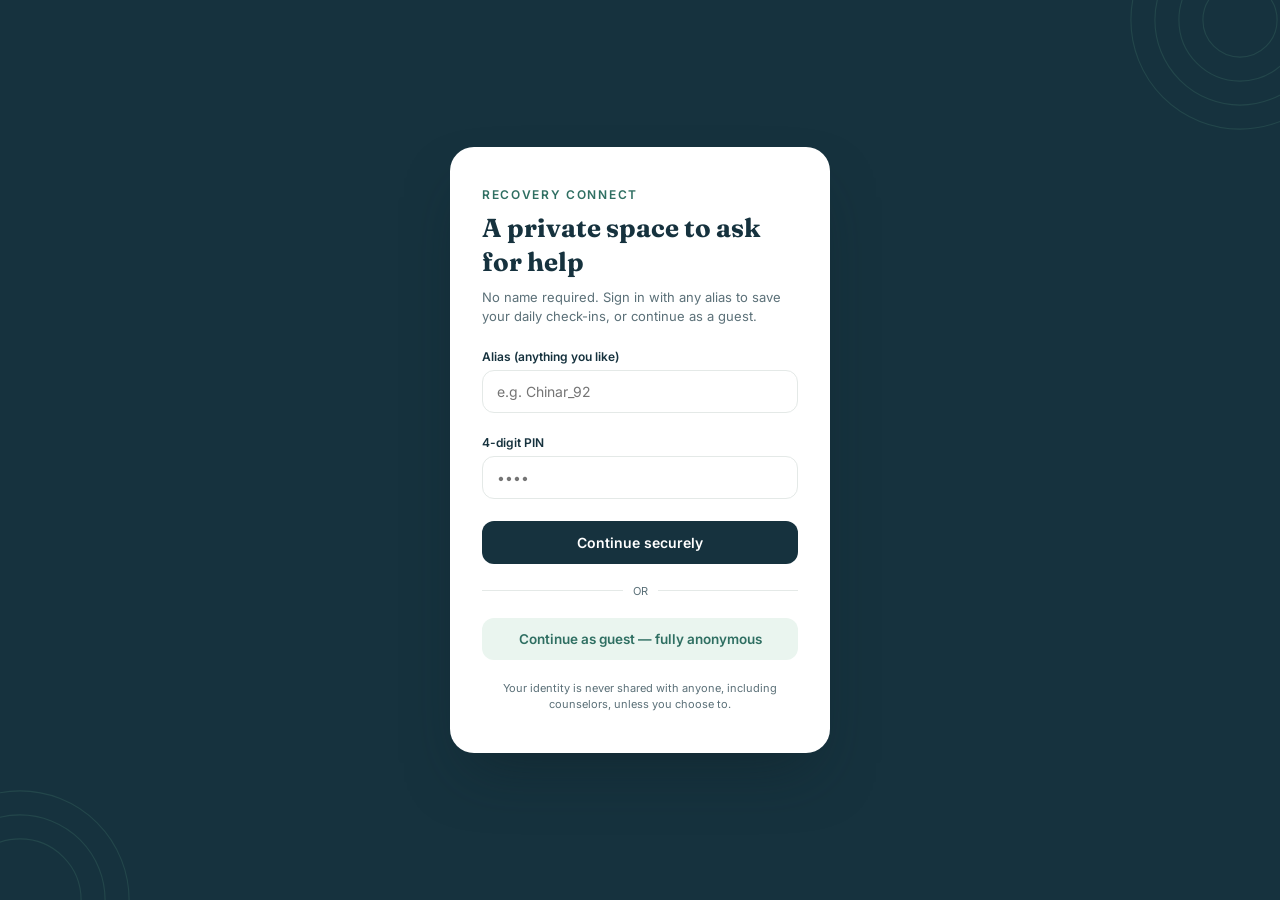
==== index.html @ f47bd538 "Add files via upload" ====
<!DOCTYPE html>
<html lang="en">
<head>
<meta charset="UTF-8">
<meta name="viewport" content="width=device-width, initial-scale=1.0">
<title>Recovery Connect — Sign in</title>
<link rel="stylesheet" href="style.css">
</head>
<body>

<div class="login-wrap">
  <svg class="login-rings" width="240" height="240" viewBox="0 0 220 220">
    <circle cx="110" cy="110" r="100" fill="none" stroke="#7FD8A6" stroke-width="1"/>
    <circle cx="110" cy="110" r="78" fill="none" stroke="#7FD8A6" stroke-width="1"/>
    <circle cx="110" cy="110" r="56" fill="none" stroke="#7FD8A6" stroke-width="1"/>
    <circle cx="110" cy="110" r="34" fill="none" stroke="#7FD8A6" stroke-width="1"/>
  </svg>
  <svg class="login-rings bottom" width="240" height="240" viewBox="0 0 220 220">
    <circle cx="110" cy="110" r="100" fill="none" stroke="#7FD8A6" stroke-width="1"/>
    <circle cx="110" cy="110" r="78" fill="none" stroke="#7FD8A6" stroke-width="1"/>
    <circle cx="110" cy="110" r="56" fill="none" stroke="#7FD8A6" stroke-width="1"/>
  </svg>

  <div class="login-card">
    <p class="login-eyebrow">Recovery Connect</p>
    <h1 class="login-title serif">A private space to ask for help</h1>
    <p class="login-sub">No name required. Sign in with any alias to save your daily check-ins, or continue as a guest.</p>

    <form id="loginForm" onsubmit="return handleLogin(event)">
      <div class="field">
        <label for="alias">Alias (anything you like)</label>
        <input type="text" id="alias" placeholder="e.g. Chinar_92" autocomplete="off">
      </div>
      <div class="field">
        <label for="pin">4-digit PIN</label>
        <input type="password" id="pin" maxlength="4" inputmode="numeric" placeholder="••••">
      </div>
      <button type="submit" class="btn-primary">Continue securely</button>
    </form>

    <div class="divider">OR</div>

    <button class="btn-ghost" onclick="continueGuest()">
      Continue as guest — fully anonymous
    </button>

    <p class="login-privacy">Your identity is never shared with anyone, including counselors, unless you choose to.</p>
  </div>
</div>

<script>
  function handleLogin(e) {
    e.preventDefault();
    const alias = document.getElementById('alias').value.trim() || "Guest";
    localStorage.setItem('rc_alias', alias);
    window.location.href = 'home.html';
    return false;
  }
  function continueGuest() {
    localStorage.setItem('rc_alias', 'Guest');
    window.location.href = 'home.html';
  }
</script>

</body>
</html>
---- style.css ----
@import url('https://fonts.googleapis.com/css2?family=Fraunces:wght@500;600&family=Inter:wght@400;500;600;700&display=swap');

:root {
  --ink: #16323E;
  --pine: #2F6F62;
  --mint: #7FD8A6;
  --amber: #E8A33D;
  --paper: #F6F8F6;
  --inksoft: #5B7078;
  --line: #E4E9E7;
}

* { box-sizing: border-box; margin: 0; padding: 0; }

body {
  font-family: 'Inter', -apple-system, sans-serif;
  background: var(--paper);
  color: var(--ink);
  -webkit-font-smoothing: antialiased;
}

h1, h2, h3, .serif { font-family: 'Fraunces', Georgia, serif; }

a { text-decoration: none; color: inherit; }
button { font-family: inherit; cursor: pointer; border: none; }

/* ---------- Login page ---------- */
.login-wrap {
  min-height: 100vh;
  display: flex;
  align-items: center;
  justify-content: center;
  background: var(--ink);
  position: relative;
  overflow: hidden;
  padding: 24px;
}

.login-rings {
  position: absolute;
  right: -80px;
  top: -100px;
  opacity: 0.12;
}

.login-rings.bottom {
  right: auto;
  left: -100px;
  bottom: -120px;
  top: auto;
}

.login-card {
  position: relative;
  z-index: 2;
  width: 100%;
  max-width: 380px;
  background: #FFFFFF;
  border-radius: 24px;
  padding: 40px 32px;
  box-shadow: 0 30px 60px -20px rgba(14,31,38,0.5);
}

.login-eyebrow {
  font-size: 12px;
  letter-spacing: 0.14em;
  text-transform: uppercase;
  color: var(--pine);
  font-weight: 600;
}

.login-title {
  font-size: 26px;
  margin-top: 10px;
  line-height: 1.3;
}

.login-sub {
  font-size: 13px;
  color: var(--inksoft);
  margin-top: 8px;
  line-height: 1.5;
}

.field {
  margin-top: 22px;
}

.field label {
  font-size: 12px;
  font-weight: 600;
  color: var(--ink);
  display: block;
  margin-bottom: 6px;
}

.field input {
  width: 100%;
  padding: 12px 14px;
  border: 1.5px solid var(--line);
  border-radius: 12px;
  font-size: 14px;
  font-family: inherit;
  outline: none;
  transition: border-color 0.15s;
}

.field input:focus { border-color: var(--pine); }

.btn-primary {
  width: 100%;
  margin-top: 22px;
  padding: 13px;
  background: var(--ink);
  color: #fff;
  border-radius: 12px;
  font-size: 14px;
  font-weight: 600;
}

.btn-primary:hover { background: #0E2530; }

.divider {
  display: flex;
  align-items: center;
  gap: 10px;
  margin: 20px 0;
  color: var(--inksoft);
  font-size: 11px;
}

.divider::before, .divider::after {
  content: "";
  flex: 1;
  height: 1px;
  background: var(--line);
}

.btn-ghost {
  width: 100%;
  padding: 13px;
  background: #EAF5EF;
  color: var(--pine);
  border-radius: 12px;
  font-size: 13.5px;
  font-weight: 600;
  display: flex;
  align-items: center;
  justify-content: center;
  gap: 8px;
}

.login-privacy {
  margin-top: 20px;
  font-size: 11px;
  color: var(--inksoft);
  text-align: center;
  line-height: 1.5;
}

/* ---------- App shell ---------- */
.app-shell {
  max-width: 420px;
  margin: 0 auto;
  min-height: 100vh;
  background: var(--paper);
  display: flex;
  flex-direction: column;
  position: relative;
}

.app-header {
  background: var(--ink);
  padding: 20px 20px 26px;
  position: relative;
  overflow: hidden;
}

.app-header .rings {
  position: absolute;
  right: -50px;
  top: -60px;
  opacity: 0.12;
}

.eyebrow-light {
  font-size: 12px;
  color: #9FB8AE;
  position: relative;
  z-index: 2;
}

.header-title {
  color: #fff;
  font-size: 21px;
  margin-top: 6px;
  line-height: 1.35;
  position: relative;
  z-index: 2;
}

.app-body {
  flex: 1;
  padding-bottom: 90px;
}

.section-pad { padding: 18px 20px; }

.card {
  background: #fff;
  border: 1px solid var(--line);
  border-radius: 16px;
  padding: 16px;
}

.card + .card { margin-top: 12px; }

.pill-btn {
  padding: 10px 14px;
  border-radius: 10px;
  font-size: 13px;
  font-weight: 600;
}

.pill-dark { background: var(--ink); color: #fff; }
.pill-mint { background: var(--mint); color: var(--ink); }
.pill-soft { background: #EAF5EF; color: var(--pine); }

/* Bottom nav */
.bottom-nav {
  position: fixed;
  bottom: 0;
  left: 50%;
  transform: translateX(-50%);
  width: 100%;
  max-width: 420px;
  background: #fff;
  border-top: 1px solid var(--line);
  display: flex;
}

.nav-item {
  flex: 1;
  display: flex;
  flex-direction: column;
  align-items: center;
  gap: 4px;
  padding: 12px 0 10px;
  color: #9FADA8;
  background: none;
  font-size: 10.5px;
  font-weight: 600;
}

.nav-item.active { color: var(--pine); }
.nav-item svg { width: 20px; height: 20px; }

/* Check-in rings */
.ring-stage {
  display: flex;
  flex-direction: column;
  align-items: center;
  padding: 30px 20px 10px;
}

.ring-target {
  position: relative;
  width: 220px;
  height: 220px;
  display: flex;
  align-items: center;
  justify-content: center;
  margin-top: 20px;
}

.ring {
  position: absolute;
  top: 50%;
  left: 50%;
  transform: translate(-50%, -50%);
  border-radius: 50%;
  border: 2px solid var(--line);
  background: transparent;
  transition: border-color 0.2s;
  cursor: pointer;
  padding: 0;
}

.ring.active { border-color: var(--pine); }
.ring.active.warn { border-color: var(--amber); }

.ring-core {
  position: relative;
  z-index: 10;
  width: 16px;
  height: 16px;
  border-radius: 50%;
  background: var(--pine);
  transition: background 0.2s;
  pointer-events: none;
}

.ring-core.warn { background: var(--amber); }

.streak-row {
  display: flex;
  justify-content: space-between;
}

.streak-dot {
  display: flex;
  flex-direction: column;
  align-items: center;
  gap: 6px;
}

.streak-circle {
  width: 28px;
  height: 28px;
  border-radius: 50%;
  display: flex;
  align-items: center;
  justify-content: center;
}

.streak-inner {
  width: 8px;
  height: 8px;
  border-radius: 50%;
  background: var(--ink);
  opacity: 0.5;
}
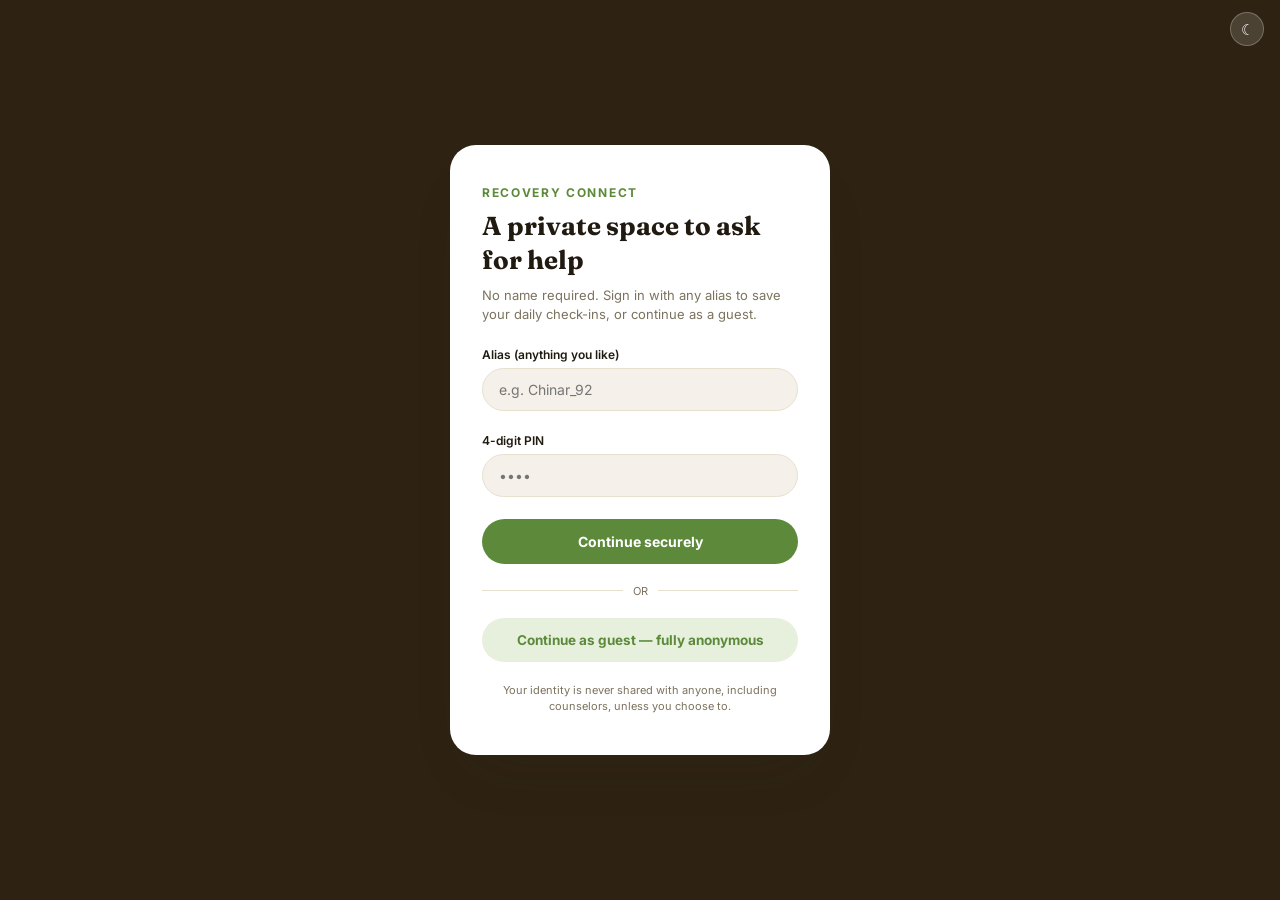
==== commit 7eff81ad: "Add files via upload" ====
--- a/index.html
+++ b/index.html
@@ -8,19 +8,9 @@
 </head>
 <body>
 
+<div class="util-bar" id="utilBarLogin" style="position:absolute; top:0; right:0; z-index:5;"></div>
+
 <div class="login-wrap">
-  <svg class="login-rings" width="240" height="240" viewBox="0 0 220 220">
-    <circle cx="110" cy="110" r="100" fill="none" stroke="#7FD8A6" stroke-width="1"/>
-    <circle cx="110" cy="110" r="78" fill="none" stroke="#7FD8A6" stroke-width="1"/>
-    <circle cx="110" cy="110" r="56" fill="none" stroke="#7FD8A6" stroke-width="1"/>
-    <circle cx="110" cy="110" r="34" fill="none" stroke="#7FD8A6" stroke-width="1"/>
-  </svg>
-  <svg class="login-rings bottom" width="240" height="240" viewBox="0 0 220 220">
-    <circle cx="110" cy="110" r="100" fill="none" stroke="#7FD8A6" stroke-width="1"/>
-    <circle cx="110" cy="110" r="78" fill="none" stroke="#7FD8A6" stroke-width="1"/>
-    <circle cx="110" cy="110" r="56" fill="none" stroke="#7FD8A6" stroke-width="1"/>
-  </svg>
-
   <div class="login-card">
     <p class="login-eyebrow">Recovery Connect</p>
     <h1 class="login-title serif">A private space to ask for help</h1>
@@ -48,7 +38,11 @@
   </div>
 </div>
 
+<script src="script.js"></script>
 <script>
+  document.getElementById('utilBarLogin').innerHTML = `<button class="util-btn" id="themeBtn" onclick="toggleTheme()">☾</button>`;
+  applyTheme();
+
   function handleLogin(e) {
     e.preventDefault();
     const alias = document.getElementById('alias').value.trim() || "Guest";
--- a/style.css
+++ b/style.css
@@ -1,28 +1,74 @@
 @import url('https://fonts.googleapis.com/css2?family=Fraunces:wght@500;600&family=Inter:wght@400;500;600;700&display=swap');
 
 :root {
-  --ink: #16323E;
-  --pine: #2F6F62;
-  --mint: #7FD8A6;
-  --amber: #E8A33D;
-  --paper: #F6F8F6;
-  --inksoft: #5B7078;
-  --line: #E4E9E7;
+  --bg: #F5F1EA;
+  --surface: #FFFFFF;
+  --header: #2E2313;
+  --header-soft: #B7C99A;
+  --ink: #201A10;
+  --inksoft: #7C735E;
+  --green: #5C8A3A;
+  --green-soft: #E7F0DC;
+  --lime: #8FBF3F;
+  --terracotta: #B0522D;
+  --amber: #C9964A;
+  --line: #E7E0CE;
+  --shadow: rgba(46, 35, 19, 0.10);
+}
+
+body.dark {
+  --bg: #14100A;
+  --surface: #1E1810;
+  --header: #0C0906;
+  --header-soft: #9FB587;
+  --ink: #F3EFE6;
+  --inksoft: #B3A98F;
+  --green: #7FB055;
+  --green-soft: #26301C;
+  --lime: #9ED457;
+  --terracotta: #D98157;
+  --amber: #D9A85C;
+  --line: #33291B;
+  --shadow: rgba(0, 0, 0, 0.35);
 }
 
 * { box-sizing: border-box; margin: 0; padding: 0; }
 
 body {
   font-family: 'Inter', -apple-system, sans-serif;
-  background: var(--paper);
+  background: var(--bg);
   color: var(--ink);
   -webkit-font-smoothing: antialiased;
+  transition: background 0.2s, color 0.2s;
 }
 
 h1, h2, h3, .serif { font-family: 'Fraunces', Georgia, serif; }
-
 a { text-decoration: none; color: inherit; }
 button { font-family: inherit; cursor: pointer; border: none; }
+
+/* ---------- Utility top bar (logout + dark mode) ---------- */
+.util-bar {
+  display: flex;
+  justify-content: flex-end;
+  gap: 8px;
+  padding: 12px 16px 0;
+  position: relative;
+  z-index: 5;
+}
+.util-btn {
+  width: 34px; height: 34px;
+  border-radius: 50%;
+  background: rgba(255,255,255,0.14);
+  border: 1px solid rgba(255,255,255,0.25);
+  display: flex; align-items: center; justify-content: center;
+  color: #fff;
+  font-size: 15px;
+}
+.util-bar.on-light .util-btn {
+  background: var(--surface);
+  border: 1px solid var(--line);
+  color: var(--ink);
+}
 
 /* ---------- Login page ---------- */
 .login-wrap {
@@ -30,303 +76,186 @@
   display: flex;
   align-items: center;
   justify-content: center;
-  background: var(--ink);
+  background: var(--header);
   position: relative;
   overflow: hidden;
   padding: 24px;
 }
 
-.login-rings {
-  position: absolute;
-  right: -80px;
-  top: -100px;
-  opacity: 0.12;
-}
-
-.login-rings.bottom {
-  right: auto;
-  left: -100px;
-  bottom: -120px;
-  top: auto;
-}
-
 .login-card {
   position: relative;
   z-index: 2;
   width: 100%;
   max-width: 380px;
-  background: #FFFFFF;
-  border-radius: 24px;
+  background: var(--surface);
+  border-radius: 26px;
   padding: 40px 32px;
-  box-shadow: 0 30px 60px -20px rgba(14,31,38,0.5);
+  box-shadow: 0 30px 60px -20px var(--shadow);
 }
 
 .login-eyebrow {
   font-size: 12px;
   letter-spacing: 0.14em;
   text-transform: uppercase;
-  color: var(--pine);
-  font-weight: 600;
-}
-
-.login-title {
-  font-size: 26px;
-  margin-top: 10px;
-  line-height: 1.3;
-}
-
-.login-sub {
-  font-size: 13px;
-  color: var(--inksoft);
-  margin-top: 8px;
-  line-height: 1.5;
-}
-
-.field {
-  margin-top: 22px;
-}
-
-.field label {
-  font-size: 12px;
-  font-weight: 600;
-  color: var(--ink);
-  display: block;
-  margin-bottom: 6px;
-}
-
+  color: var(--green);
+  font-weight: 700;
+}
+
+.login-title { font-size: 26px; margin-top: 10px; line-height: 1.3; color: var(--ink); }
+.login-sub { font-size: 13px; color: var(--inksoft); margin-top: 8px; line-height: 1.5; }
+
+.field { margin-top: 22px; }
+.field label { font-size: 12px; font-weight: 600; color: var(--ink); display: block; margin-bottom: 6px; }
 .field input {
   width: 100%;
-  padding: 12px 14px;
+  padding: 12px 16px;
   border: 1.5px solid var(--line);
-  border-radius: 12px;
+  border-radius: 999px;
   font-size: 14px;
   font-family: inherit;
   outline: none;
+  background: var(--bg);
+  color: var(--ink);
   transition: border-color 0.15s;
 }
-
-.field input:focus { border-color: var(--pine); }
+.field input:focus { border-color: var(--green); }
 
 .btn-primary {
   width: 100%;
   margin-top: 22px;
-  padding: 13px;
-  background: var(--ink);
+  padding: 14px;
+  background: var(--green);
   color: #fff;
-  border-radius: 12px;
+  border-radius: 999px;
   font-size: 14px;
-  font-weight: 600;
-}
-
-.btn-primary:hover { background: #0E2530; }
+  font-weight: 700;
+}
 
 .divider {
-  display: flex;
-  align-items: center;
-  gap: 10px;
-  margin: 20px 0;
-  color: var(--inksoft);
-  font-size: 11px;
-}
-
-.divider::before, .divider::after {
-  content: "";
-  flex: 1;
-  height: 1px;
-  background: var(--line);
-}
+  display: flex; align-items: center; gap: 10px;
+  margin: 20px 0; color: var(--inksoft); font-size: 11px;
+}
+.divider::before, .divider::after { content: ""; flex: 1; height: 1px; background: var(--line); }
 
 .btn-ghost {
   width: 100%;
-  padding: 13px;
-  background: #EAF5EF;
-  color: var(--pine);
-  border-radius: 12px;
+  padding: 14px;
+  background: var(--green-soft);
+  color: var(--green);
+  border-radius: 999px;
   font-size: 13.5px;
-  font-weight: 600;
-  display: flex;
-  align-items: center;
-  justify-content: center;
-  gap: 8px;
-}
-
-.login-privacy {
-  margin-top: 20px;
-  font-size: 11px;
-  color: var(--inksoft);
-  text-align: center;
-  line-height: 1.5;
-}
+  font-weight: 700;
+  display: flex; align-items: center; justify-content: center; gap: 8px;
+}
+
+.login-privacy { margin-top: 20px; font-size: 11px; color: var(--inksoft); text-align: center; line-height: 1.5; }
 
 /* ---------- App shell ---------- */
 .app-shell {
   max-width: 420px;
   margin: 0 auto;
   min-height: 100vh;
-  background: var(--paper);
+  background: var(--bg);
   display: flex;
   flex-direction: column;
   position: relative;
 }
 
 .app-header {
-  background: var(--ink);
-  padding: 20px 20px 26px;
+  background: var(--header);
+  padding: 4px 20px 26px;
   position: relative;
   overflow: hidden;
 }
-
-.app-header .rings {
-  position: absolute;
-  right: -50px;
-  top: -60px;
-  opacity: 0.12;
-}
-
-.eyebrow-light {
-  font-size: 12px;
-  color: #9FB8AE;
-  position: relative;
-  z-index: 2;
-}
-
-.header-title {
-  color: #fff;
-  font-size: 21px;
-  margin-top: 6px;
-  line-height: 1.35;
-  position: relative;
-  z-index: 2;
-}
-
-.app-body {
-  flex: 1;
-  padding-bottom: 90px;
-}
-
+.app-header .rings { position: absolute; right: -50px; top: -30px; opacity: 0.12; }
+
+.eyebrow-light { font-size: 12px; color: var(--header-soft); position: relative; z-index: 2; }
+.header-title { color: #fff; font-size: 21px; margin-top: 10px; line-height: 1.35; position: relative; z-index: 2; }
+
+.app-body { flex: 1; padding-bottom: 96px; }
 .section-pad { padding: 18px 20px; }
 
 .card {
-  background: #fff;
+  background: var(--surface);
   border: 1px solid var(--line);
-  border-radius: 16px;
+  border-radius: 20px;
   padding: 16px;
-}
-
+  color: var(--ink);
+}
 .card + .card { margin-top: 12px; }
 
-.pill-btn {
-  padding: 10px 14px;
-  border-radius: 10px;
+.pill-btn, .pill-dark, .pill-mint, .pill-soft {
+  padding: 12px 16px;
+  border-radius: 999px;
   font-size: 13px;
-  font-weight: 600;
-}
-
-.pill-dark { background: var(--ink); color: #fff; }
-.pill-mint { background: var(--mint); color: var(--ink); }
-.pill-soft { background: #EAF5EF; color: var(--pine); }
+  font-weight: 700;
+  display: inline-flex;
+  align-items: center;
+  justify-content: center;
+}
+.pill-dark { background: var(--header); color: #fff; }
+.pill-mint { background: var(--lime); color: var(--header); }
+.pill-soft { background: var(--green-soft); color: var(--green); }
 
 /* Bottom nav */
 .bottom-nav {
   position: fixed;
-  bottom: 0;
-  left: 50%;
+  bottom: 0; left: 50%;
   transform: translateX(-50%);
-  width: 100%;
-  max-width: 420px;
-  background: #fff;
+  width: 100%; max-width: 420px;
+  background: var(--surface);
   border-top: 1px solid var(--line);
   display: flex;
 }
-
 .nav-item {
   flex: 1;
-  display: flex;
-  flex-direction: column;
-  align-items: center;
-  gap: 4px;
+  display: flex; flex-direction: column; align-items: center; gap: 4px;
   padding: 12px 0 10px;
-  color: #9FADA8;
+  color: var(--inksoft);
   background: none;
-  font-size: 10.5px;
+  font-size: 10px;
   font-weight: 600;
 }
-
-.nav-item.active { color: var(--pine); }
-.nav-item svg { width: 20px; height: 20px; }
+.nav-item.active { color: var(--green); }
+.nav-item svg { width: 19px; height: 19px; }
 
 /* Check-in rings */
-.ring-stage {
-  display: flex;
-  flex-direction: column;
-  align-items: center;
-  padding: 30px 20px 10px;
-}
-
-.ring-target {
-  position: relative;
-  width: 220px;
-  height: 220px;
-  display: flex;
-  align-items: center;
-  justify-content: center;
-  margin-top: 20px;
-}
-
+.ring-stage { display: flex; flex-direction: column; align-items: center; padding: 10px 20px 10px; }
+.ring-target { position: relative; width: 220px; height: 220px; display: flex; align-items: center; justify-content: center; margin-top: 20px; }
 .ring {
-  position: absolute;
-  top: 50%;
-  left: 50%;
-  transform: translate(-50%, -50%);
-  border-radius: 50%;
-  border: 2px solid var(--line);
-  background: transparent;
-  transition: border-color 0.2s;
-  cursor: pointer;
-  padding: 0;
-}
-
-.ring.active { border-color: var(--pine); }
-.ring.active.warn { border-color: var(--amber); }
-
-.ring-core {
-  position: relative;
-  z-index: 10;
-  width: 16px;
-  height: 16px;
-  border-radius: 50%;
-  background: var(--pine);
-  transition: background 0.2s;
-  pointer-events: none;
-}
-
-.ring-core.warn { background: var(--amber); }
-
-.streak-row {
-  display: flex;
-  justify-content: space-between;
-}
-
-.streak-dot {
-  display: flex;
-  flex-direction: column;
-  align-items: center;
-  gap: 6px;
-}
-
-.streak-circle {
-  width: 28px;
-  height: 28px;
-  border-radius: 50%;
-  display: flex;
-  align-items: center;
-  justify-content: center;
-}
-
-.streak-inner {
-  width: 8px;
-  height: 8px;
-  border-radius: 50%;
-  background: var(--ink);
-  opacity: 0.5;
-}
+  position: absolute; top: 50%; left: 50%; transform: translate(-50%, -50%);
+  border-radius: 50%; border: 2px solid var(--line); background: transparent;
+  transition: border-color 0.2s; cursor: pointer; padding: 0;
+}
+.ring.active { border-color: var(--green); }
+.ring.active.warn { border-color: var(--terracotta); }
+.ring-core { position: relative; z-index: 10; width: 16px; height: 16px; border-radius: 50%; background: var(--green); transition: background 0.2s; pointer-events: none; }
+.ring-core.warn { background: var(--terracotta); }
+
+.streak-row { display: flex; justify-content: space-between; }
+.streak-dot { display: flex; flex-direction: column; align-items: center; gap: 6px; }
+.streak-circle { width: 28px; height: 28px; border-radius: 50%; display: flex; align-items: center; justify-content: center; }
+.streak-inner { width: 8px; height: 8px; border-radius: 50%; background: var(--header); opacity: 0.5; }
+
+/* Family & Mentor cards */
+.tip-card { display: flex; gap: 12px; align-items: flex-start; }
+.tip-num {
+  width: 30px; height: 30px; border-radius: 50%; flex-shrink: 0;
+  display: flex; align-items: center; justify-content: center;
+  background: var(--green-soft); color: var(--green);
+  font-family: 'Fraunces', serif; font-weight: 600; font-size: 14px;
+}
+.tip-num.warn { background: #F6E3D4; color: var(--terracotta); }
+
+.mentor-card { display: flex; gap: 12px; align-items: center; }
+.mentor-avatar {
+  width: 44px; height: 44px; border-radius: 50%; flex-shrink: 0;
+  background: var(--green-soft); color: var(--green);
+  display: flex; align-items: center; justify-content: center;
+  font-family: 'Fraunces', serif; font-weight: 600; font-size: 15px;
+}
+.mentor-tag {
+  display: inline-block; margin-top: 4px; padding: 2px 10px;
+  border-radius: 999px; background: var(--green-soft); color: var(--green);
+  font-size: 10px; font-weight: 700;
+}
